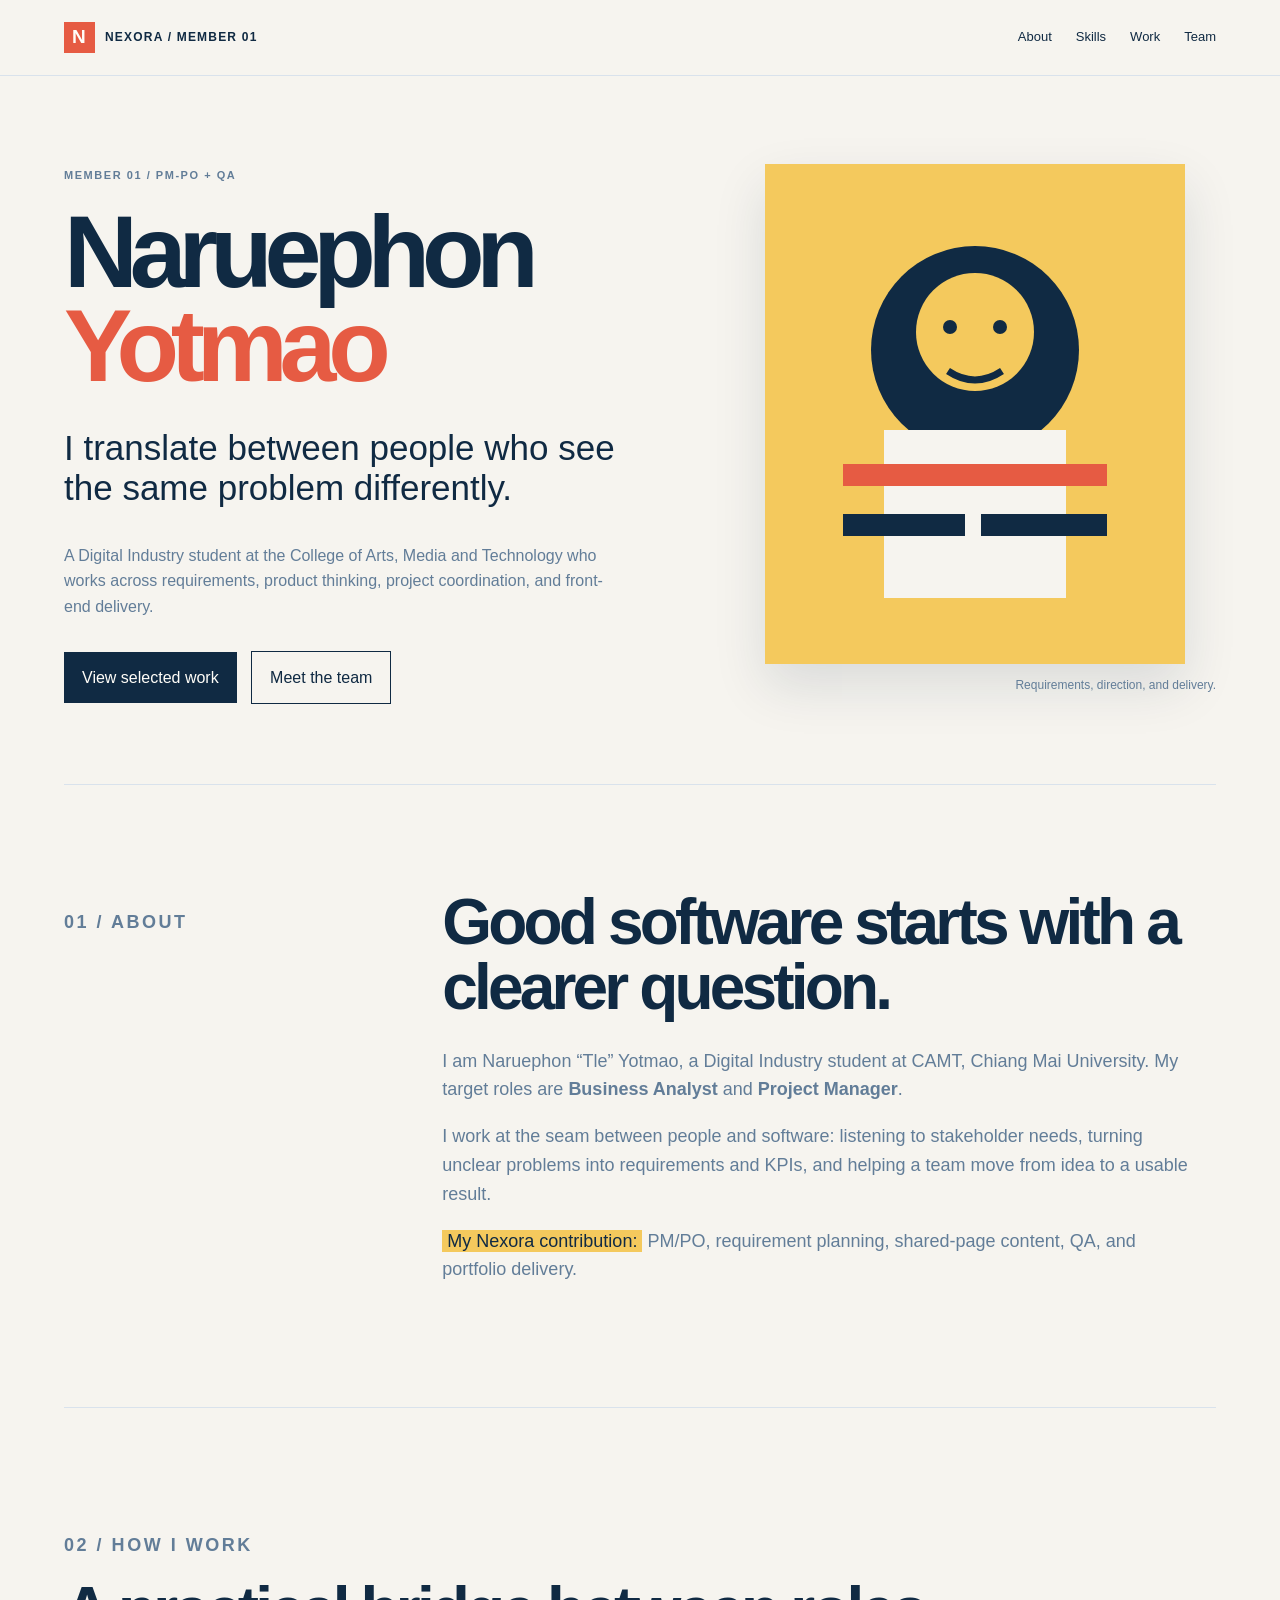
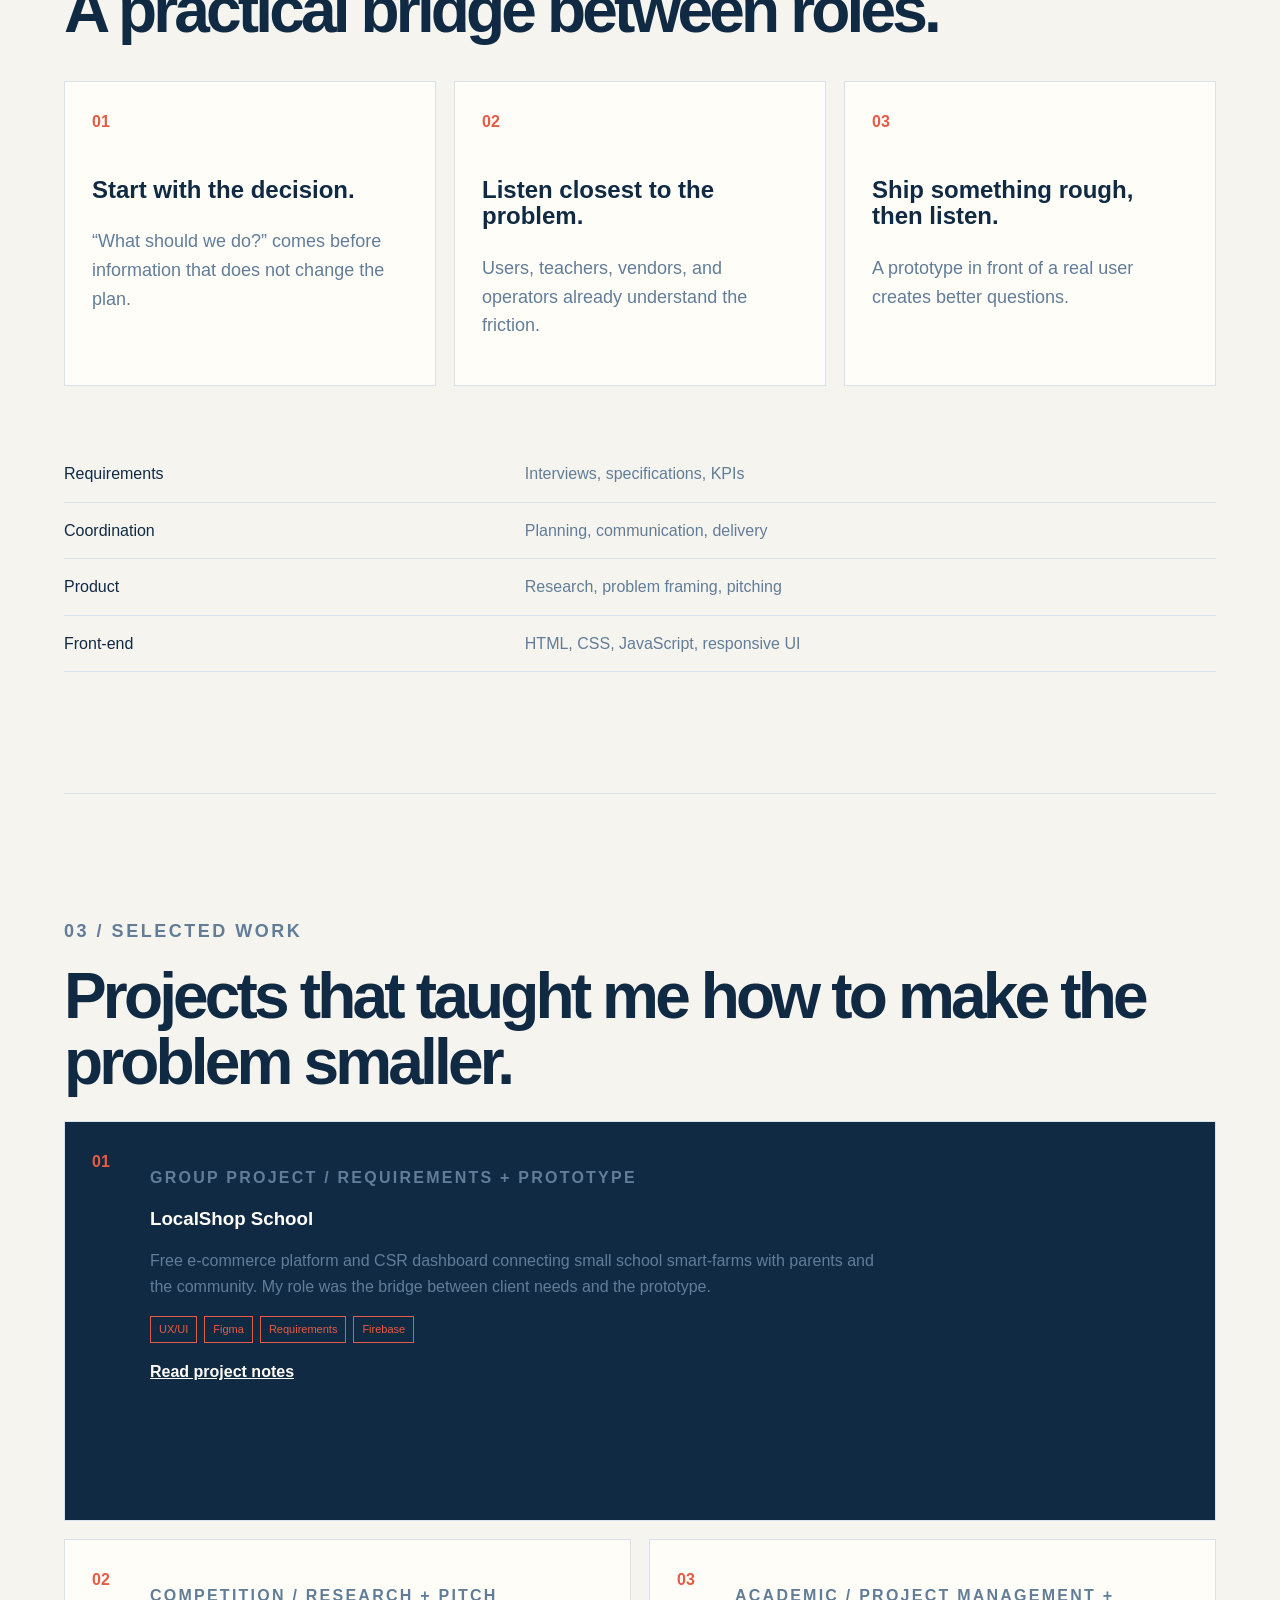
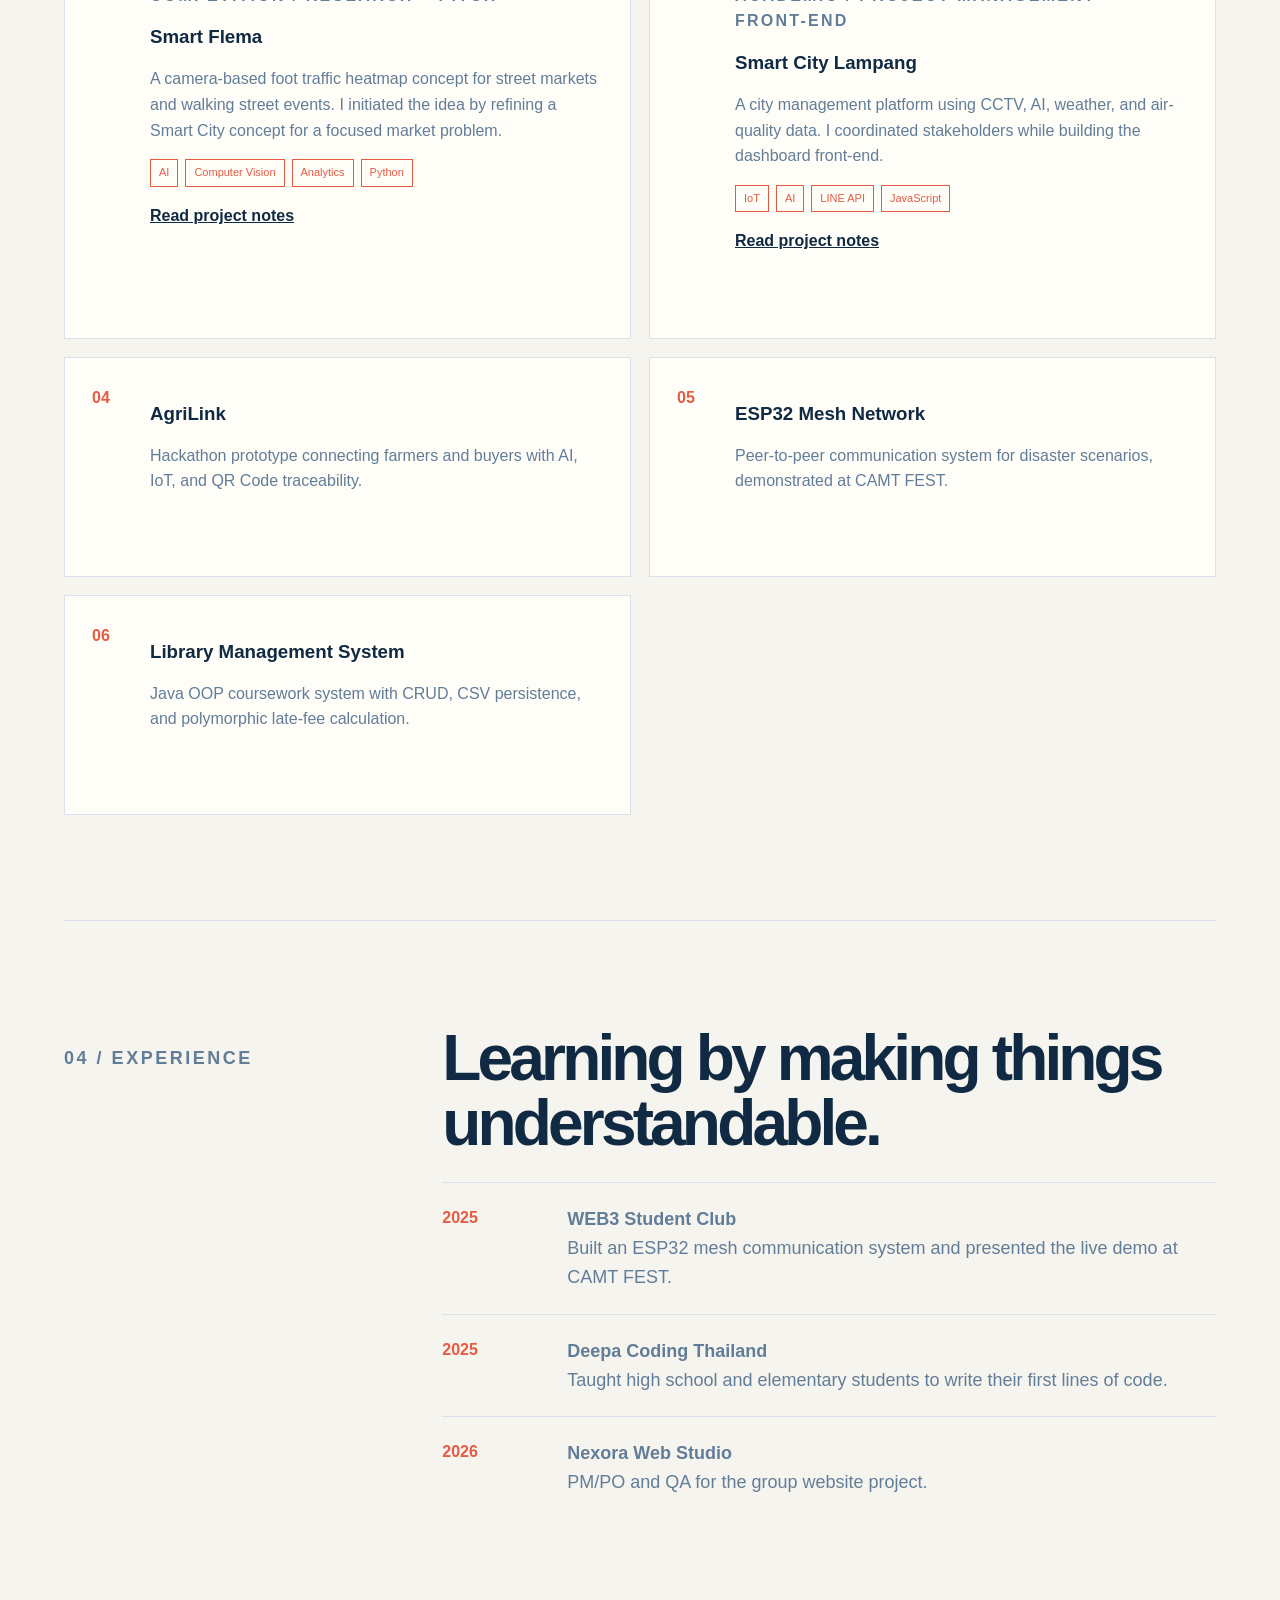
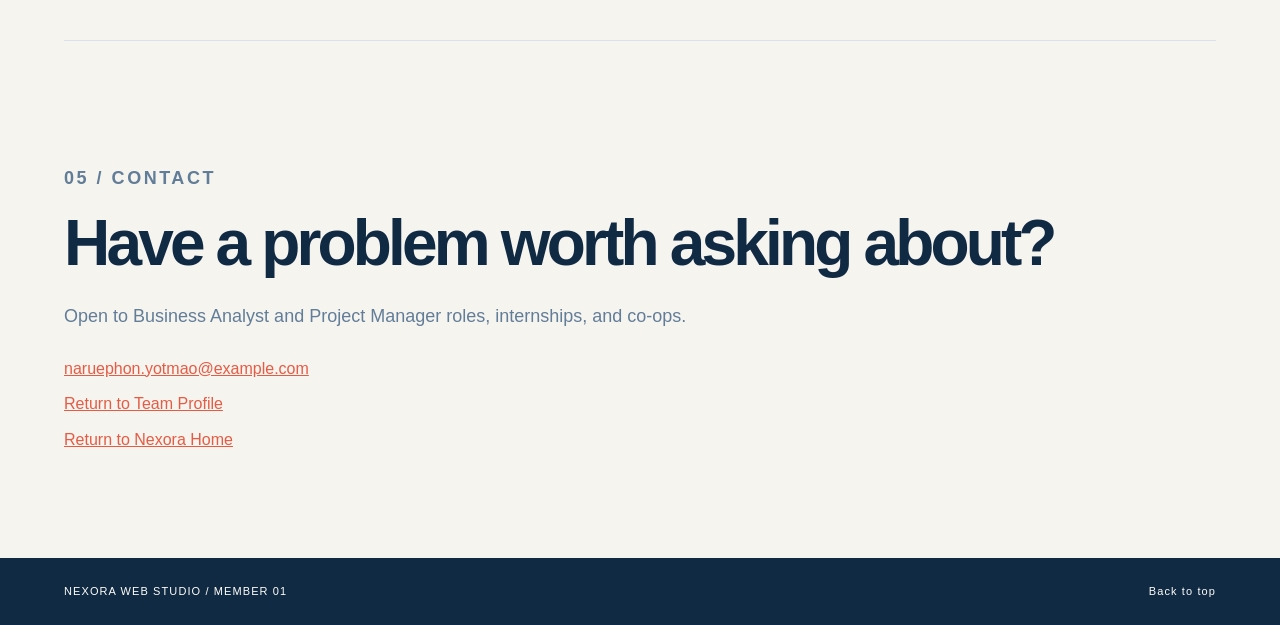
==== portfolios/member-1.html @ 47034f11 "feat : add detail member-1(Tle) Portfolio, J s AND style-1" ====
<!doctype html>
<html lang="en">

<head>
  <meta charset="UTF-8">
  <meta name="description" content="Member 1 portfolio for Nexora Web Studio: Naruephon Yotmao.">
  <meta name="author" content="Naruephon Yotmao">
  <meta name="viewport" content="width=device-width, initial-scale=1.0">
  <title>Member 1 | Naruephon Yotmao | Nexora</title>
  <link rel="stylesheet" href="../assets/css/member-1.css">
  <script src="../assets/js/member-1.js" defer></script>
</head>

<body>
  <header class="site-header" id="top">
    <a class="brand" href="../index.html"><span class="brand-mark">N</span>NEXORA / MEMBER 01</a>
    <button id="menu-button" type="button" aria-expanded="false" aria-controls="site-navigation">MENU</button>
    <nav id="site-navigation" aria-label="Portfolio navigation"><a href="#about">About</a><a href="#skills">Skills</a><a
        href="#work">Work</a><a href="../team.html">Team</a></nav>
  </header>
  <main>
    <section class="hero" aria-labelledby="hero-title">
      <div>
        <p class="eyebrow">MEMBER 01 / PM-PO + QA</p>
        <h1 id="hero-title">Naruephon<br><span>Yotmao</span></h1>
        <p class="lead">I translate between people who see the same problem differently.</p>
        <p>A Digital Industry student at the College of Arts, Media and Technology who works across requirements,
          product thinking, project coordination, and front-end delivery.</p><a class="button" href="#work">View
          selected work</a> <a class="button button-light" href="../team.html">Meet the team</a>
      </div>
      <figure class="portrait"><svg viewBox="0 0 420 500" role="img"
          aria-label="Abstract geometric portrait mark for Member 1">
          <rect width="420" height="500" fill="#f4c95d"></rect>
          <circle cx="210" cy="186" r="104" fill="#102a43"></circle>
          <circle cx="210" cy="168" r="59" fill="#f4c95d"></circle>
          <rect x="119" y="266" width="182" height="168" fill="#f6f4ef"></rect>
          <rect x="78" y="300" width="264" height="22" fill="#e65b43"></rect>
          <rect x="78" y="350" width="122" height="22" fill="#102a43"></rect>
          <rect x="216" y="350" width="126" height="22" fill="#102a43"></rect>
          <circle cx="185" cy="163" r="7" fill="#102a43"></circle>
          <circle cx="235" cy="163" r="7" fill="#102a43"></circle>
          <path d="M183 207 Q210 225 237 207" fill="none" stroke="#102a43" stroke-width="7"></path>
        </svg>
        <figcaption>Requirements, direction, and delivery.</figcaption>
      </figure>
    </section>
    <section class="section split" id="about" aria-labelledby="about-title">
      <p class="section-label">01 / ABOUT</p>
      <div>
        <h2 id="about-title">Good software starts with a clearer question.</h2>
        <p>I am Naruephon “Tle” Yotmao, a Digital Industry student at CAMT, Chiang Mai University. My target roles are
          <strong>Business Analyst</strong> and <strong>Project Manager</strong>.</p>
        <p>I work at the seam between people and software: listening to stakeholder needs, turning unclear problems into
          requirements and KPIs, and helping a team move from idea to a usable result.</p>
        <p><mark>My Nexora contribution:</mark> PM/PO, requirement planning, shared-page content, QA, and portfolio
          delivery.</p>
      </div>
    </section>
    <section class="section" id="skills" aria-labelledby="skills-title">
      <p class="section-label">02 / HOW I WORK</p>
      <h2 id="skills-title">A practical bridge between roles.</h2>
      <div class="cards">
        <article><span>01</span>
          <h3>Start with the decision.</h3>
          <p>“What should we do?” comes before information that does not change the plan.</p>
        </article>
        <article><span>02</span>
          <h3>Listen closest to the problem.</h3>
          <p>Users, teachers, vendors, and operators already understand the friction.</p>
        </article>
        <article><span>03</span>
          <h3>Ship something rough, then listen.</h3>
          <p>A prototype in front of a real user creates better questions.</p>
        </article>
      </div>
      <dl class="skills-list">
        <dt>Requirements</dt>
        <dd>Interviews, specifications, KPIs</dd>
        <dt>Coordination</dt>
        <dd>Planning, communication, delivery</dd>
        <dt>Product</dt>
        <dd>Research, problem framing, pitching</dd>
        <dt>Front-end</dt>
        <dd>HTML, CSS, JavaScript, responsive UI</dd>
      </dl>
    </section>
    <section class="section" id="work" aria-labelledby="work-title">
      <p class="section-label">03 / SELECTED WORK</p>
      <h2 id="work-title">Projects that taught me how to make the problem smaller.</h2>
      <div class="projects">
        <article class="project project-feature"><span>01</span>
          <div>
            <p class="project-type">GROUP PROJECT / REQUIREMENTS + PROTOTYPE</p>
            <h3>LocalShop School</h3>
            <p>Free e-commerce platform and CSR dashboard connecting small school smart-farms with parents and the
              community. My role was the bridge between client needs and the prototype.</p>
            <ul>
              <li>UX/UI</li>
              <li>Figma</li>
              <li>Requirements</li>
              <li>Firebase</li>
            </ul><button class="project-toggle" data-target="localshop-notes" aria-expanded="false">Read project
              notes</button>
            <p class="project-notes" id="localshop-notes" hidden>The project focused on schools where produce was
              tracked on paper, teachers carried heavy administrative work, and parents lacked visibility.</p>
          </div>
        </article>
        <article class="project"><span>02</span>
          <div>
            <p class="project-type">COMPETITION / RESEARCH + PITCH</p>
            <h3>Smart Flema</h3>
            <p>A camera-based foot traffic heatmap concept for street markets and walking street events. I initiated the
              idea by refining a Smart City concept for a focused market problem.</p>
            <ul>
              <li>AI</li>
              <li>Computer Vision</li>
              <li>Analytics</li>
              <li>Python</li>
            </ul><button class="project-toggle" data-target="flema-notes" aria-expanded="false">Read project
              notes</button>
            <p class="project-notes" id="flema-notes" hidden>It won the Popular Vote award at the 3rd ICT Startup
              Competition 2026.</p>
          </div>
        </article>
        <article class="project"><span>03</span>
          <div>
            <p class="project-type">ACADEMIC / PROJECT MANAGEMENT + FRONT-END</p>
            <h3>Smart City Lampang</h3>
            <p>A city management platform using CCTV, AI, weather, and air-quality data. I coordinated stakeholders
              while building the dashboard front-end.</p>
            <ul>
              <li>IoT</li>
              <li>AI</li>
              <li>LINE API</li>
              <li>JavaScript</li>
            </ul><button class="project-toggle" data-target="lampang-notes" aria-expanded="false">Read project
              notes</button>
            <p class="project-notes" id="lampang-notes" hidden>The People Counting module remained incomplete and became
              a lesson in realistic scope.</p>
          </div>
        </article>
        <article class="project compact"><span>04</span>
          <div>
            <h3>AgriLink</h3>
            <p>Hackathon prototype connecting farmers and buyers with AI, IoT, and QR Code traceability.</p>
          </div>
        </article>
        <article class="project compact"><span>05</span>
          <div>
            <h3>ESP32 Mesh Network</h3>
            <p>Peer-to-peer communication system for disaster scenarios, demonstrated at CAMT FEST.</p>
          </div>
        </article>
        <article class="project compact"><span>06</span>
          <div>
            <h3>Library Management System</h3>
            <p>Java OOP coursework system with CRUD, CSV persistence, and polymorphic late-fee calculation.</p>
          </div>
        </article>
      </div>
    </section>
    <section class="section split" aria-labelledby="experience-title">
      <p class="section-label">04 / EXPERIENCE</p>
      <div>
        <h2 id="experience-title">Learning by making things understandable.</h2>
        <ol class="timeline">
          <li><time datetime="2025">2025</time>
            <p><strong>WEB3 Student Club</strong><br>Built an ESP32 mesh communication system and presented the live
              demo at CAMT FEST.</p>
          </li>
          <li><time datetime="2025">2025</time>
            <p><strong>Deepa Coding Thailand</strong><br>Taught high school and elementary students to write their first
              lines of code.</p>
          </li>
          <li><time datetime="2026">2026</time>
            <p><strong>Nexora Web Studio</strong><br>PM/PO and QA for the group website project.</p>
          </li>
        </ol>
      </div>
    </section>
    <section class="section contact" id="contact" aria-labelledby="contact-title">
      <p class="section-label">05 / CONTACT</p>
      <div>
        <h2 id="contact-title">Have a problem worth asking about?</h2>
        <p>Open to Business Analyst and Project Manager roles, internships, and co-ops.</p>
        <address><a href="mailto:naruephon.yotmao@example.com">naruephon.yotmao@example.com</a><a
            href="../team.html">Return to Team Profile</a><a href="../index.html">Return to Nexora Home</a></address>
      </div>
    </section>
  </main>
  <footer>
    <p>NEXORA WEB STUDIO / MEMBER 01</p><a href="#top">Back to top</a>
  </footer>
</body>

</html>
---- assets/css/member-1.css ----
:root {
    --ink: #102a43;
    --muted: #627d98;
    --paper: #f6f4ef;
    --cream: #fffdf8;
    --yellow: #f4c95d;
    --coral: #e65b43;
    --line: #d9e2ec;
}

* {
    box-sizing: border-box;
}

html {
    scroll-behavior: smooth;
}

body {
    margin: 0;
    background: var(--paper);
    color: var(--ink);
    font-family: Arial, Helvetica, sans-serif;
    line-height: 1.6;
}

a {
    color: inherit;
}

button,
a {
    font: inherit;
}

.site-header {
    display: flex;
    align-items: center;
    justify-content: space-between;
    padding: 22px 5%;
    border-bottom: 1px solid var(--line);
}

.brand {
    display: flex;
    align-items: center;
    gap: 10px;
    font-size: 12px;
    font-weight: bold;
    letter-spacing: .1em;
    text-decoration: none;
}

.brand-mark {
    display: grid;
    width: 31px;
    height: 31px;
    place-items: center;
    background: var(--coral);
    color: var(--cream);
    font-size: 19px;
}

.site-header nav {
    display: flex;
    gap: 24px;
    font-size: 13px;
}

.site-header nav a {
    text-decoration: none;
}

.site-header nav a:hover {
    color: var(--coral);
}

#menu-button {
    display: none;
    padding: 7px 10px;
    border: 1px solid var(--ink);
    background: transparent;
}

main {
    width: 90%;
    max-width: 1180px;
    margin: auto;
}

.hero {
    display: grid;
    grid-template-columns: 1.1fr .9fr;
    gap: 7%;
    align-items: center;
    min-height: 670px;
    padding: 80px 0;
}

.eyebrow,
.section-label,
.project-type {
    color: var(--coral);
    font-size: 11px;
    font-weight: bold;
    letter-spacing: .14em;
    text-transform: uppercase;
}

h1 {
    margin: 20px 0 25px;
    font-size: clamp(58px, 8vw, 112px);
    line-height: .92;
    letter-spacing: -.08em;
}

h1 span {
    color: var(--coral);
}

h2 {
    margin: 0 0 26px;
    font-size: clamp(38px, 5vw, 68px);
    line-height: 1.02;
    letter-spacing: -.06em;
}

h3 {
    line-height: 1.1;
}

.hero p {
    max-width: 560px;
    color: var(--muted);
}

.hero .lead {
    color: var(--ink);
    font-size: clamp(23px, 3vw, 35px);
    line-height: 1.14;
}

.button {
    display: inline-block;
    margin: 15px 10px 0 0;
    padding: 13px 18px;
    background: var(--ink);
    color: var(--cream);
    text-decoration: none;
}

.button-light {
    background: transparent;
    border: 1px solid var(--ink);
    color: var(--ink);
}

.button:hover {
    background: var(--coral);
    color: var(--cream);
}

.portrait {
    margin: 0;
    text-align: right;
}

.portrait svg {
    display: block;
    width: 100%;
    max-width: 420px;
    margin: auto;
    box-shadow: 0 22px 50px rgba(16, 42, 67, .12);
    animation: float-mark 5s ease-in-out infinite alternate;
}

.portrait figcaption {
    margin-top: 12px;
    color: var(--muted);
    font-size: 12px;
}

.section {
    padding: 105px 0;
    border-top: 1px solid var(--line);
}

.split {
    display: grid;
    grid-template-columns: .27fr .73fr;
    gap: 8%;
}

.section p {
    max-width: 750px;
    color: var(--muted);
    font-size: 18px;
}

mark {
    padding: 1px 5px;
    background: var(--yellow);
    color: var(--ink);
}

.cards,
.projects {
    display: grid;
    grid-template-columns: repeat(2, 1fr);
    gap: 18px;
}

.cards {
    grid-template-columns: repeat(3, 1fr);
    margin-top: 38px;
}

.cards article {
    min-height: 250px;
    padding: 27px;
    border: 1px solid var(--line);
    background: var(--cream);
}

.cards article:hover {
    transform: translateY(-6px);
    border-color: var(--coral);
}

.cards span,
.project>span {
    color: var(--coral);
    font-weight: bold;
}

.cards h3 {
    margin-top: 42px;
    font-size: 24px;
}

.skills-list {
    display: grid;
    grid-template-columns: .8fr 1.2fr;
    margin-top: 60px;
}

.skills-list dt,
.skills-list dd {
    margin: 0;
    padding: 15px 0;
    border-bottom: 1px solid var(--line);
}

.skills-list dd {
    color: var(--muted);
}

.project {
    display: grid;
    grid-template-columns: 58px 1fr;
    min-height: 400px;
    padding: 27px;
    border: 1px solid var(--line);
    background: var(--cream);
}

.project-feature {
    grid-column: 1/-1;
    background: var(--ink);
    color: var(--cream);
}

.project p {
    font-size: 16px;
}

.project ul {
    display: flex;
    flex-wrap: wrap;
    gap: 7px;
    padding: 0;
    list-style: none;
}

.project li {
    padding: 4px 8px;
    border: 1px solid var(--coral);
    color: var(--coral);
    font-size: 11px;
}

.project-toggle {
    padding: 0;
    border: 0;
    background: transparent;
    color: inherit;
    cursor: pointer;
    font-weight: bold;
    text-decoration: underline;
}

.project-notes {
    margin-top: 17px;
    padding-top: 17px;
    border-top: 1px solid rgba(98, 125, 152, .4);
}

.compact {
    min-height: 220px;
}

.timeline {
    padding: 0;
    list-style: none;
}

.timeline li {
    display: grid;
    grid-template-columns: 100px 1fr;
    gap: 25px;
    padding: 22px 0;
    border-top: 1px solid var(--line);
}

.timeline time {
    color: var(--coral);
    font-weight: bold;
}

.timeline p {
    margin: 0;
}

address {
    display: flex;
    flex-direction: column;
    gap: 10px;
    margin-top: 25px;
    font-style: normal;
}

address a {
    color: var(--coral);
}

footer {
    display: flex;
    justify-content: space-between;
    padding: 25px 5%;
    background: var(--ink);
    color: var(--cream);
    font-size: 11px;
    letter-spacing: .1em;
}

footer p {
    margin: 0;
}

footer a {
    text-decoration: none;
}

@keyframes float-mark {
    from {
        transform: translateY(0);
    }

    to {
        transform: translateY(-12px);
    }
}

@media only screen and (max-width:768px) {
    .site-header {
        position: relative;
    }

    #menu-button {
        display: block;
    }

    .site-header nav {
        display: none;
        position: absolute;
        z-index: 2;
        top: 66px;
        right: 5%;
        left: 5%;
        flex-direction: column;
        gap: 0;
        padding: 8px;
        background: var(--cream);
        border: 1px solid var(--line);
    }

    .site-header nav.is-open {
        display: flex;
    }

    .site-header nav a {
        padding: 11px;
        border-bottom: 1px solid var(--line);
    }

    .hero,
    .split {
        grid-template-columns: 1fr;
        min-height: 0;
        padding: 70px 0;
    }

    .portrait {
        order: -1;
        text-align: center;
    }

    .portrait svg {
        max-width: 310px;
    }

    .cards,
    .projects {
        grid-template-columns: 1fr;
    }

    .project-feature {
        grid-column: auto;
    }
}

@media only screen and (max-width:480px) {
    .brand {
        font-size: 10px;
    }

    h1 {
        font-size: 60px;
    }

    .project {
        grid-template-columns: 1fr;
    }

    .project>span {
        margin-bottom: 18px;
    }

    .skills-list {
        display: block;
    }
}

@media print {

    #menu-button,
    .site-header nav,
    .button,
    .project-toggle {
        display: none;
    }
}
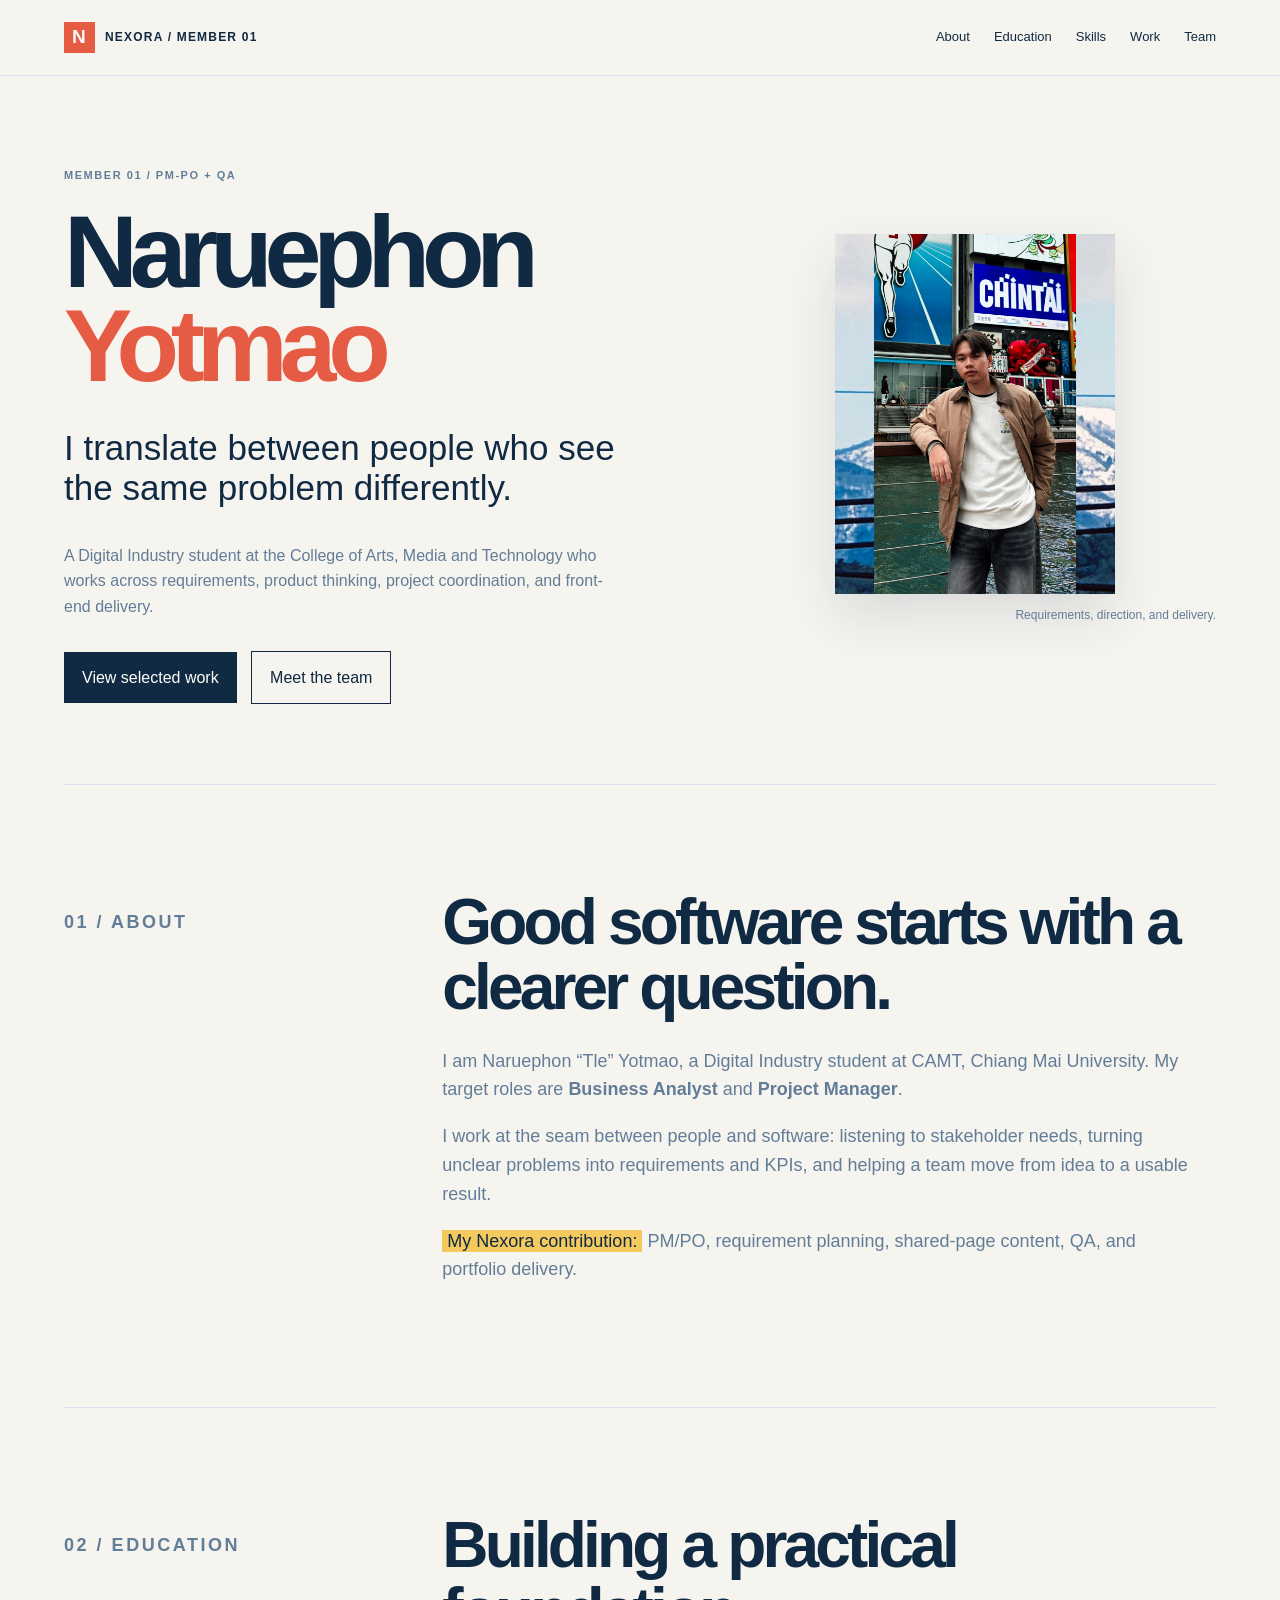
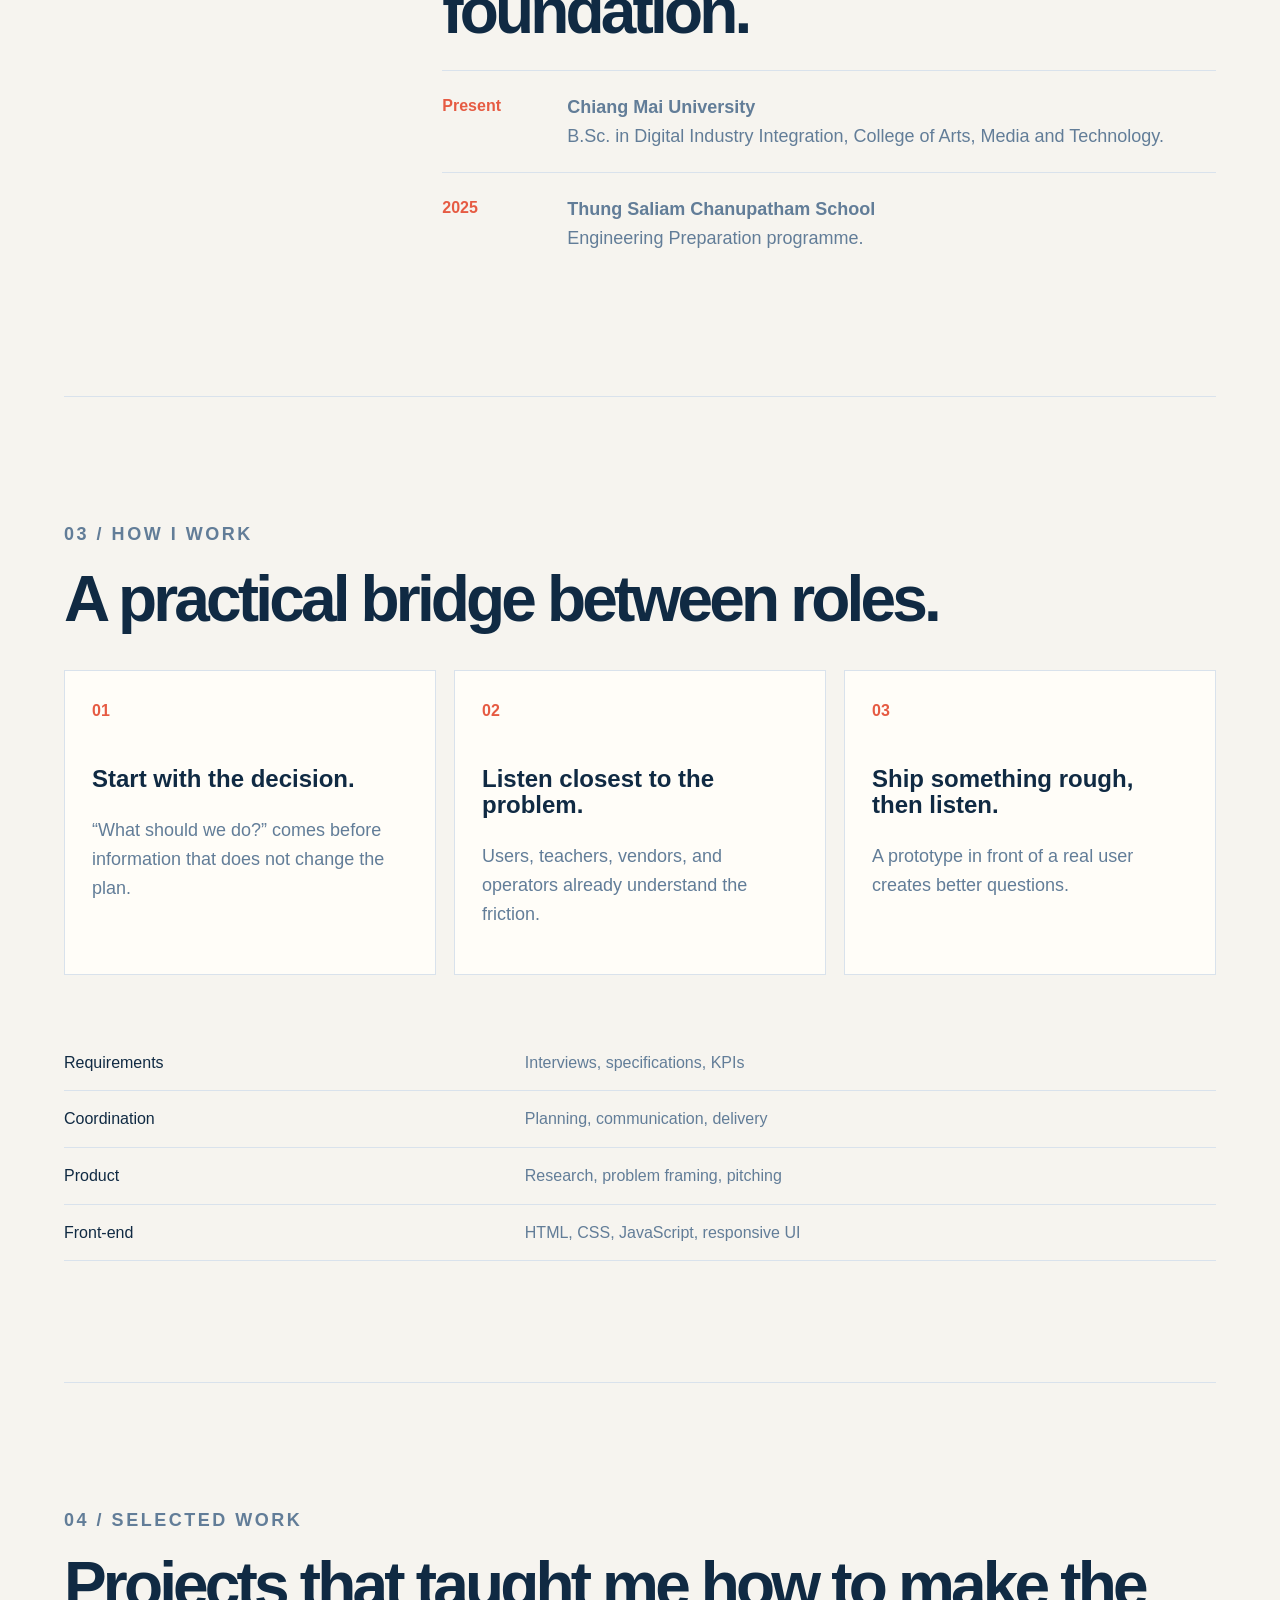
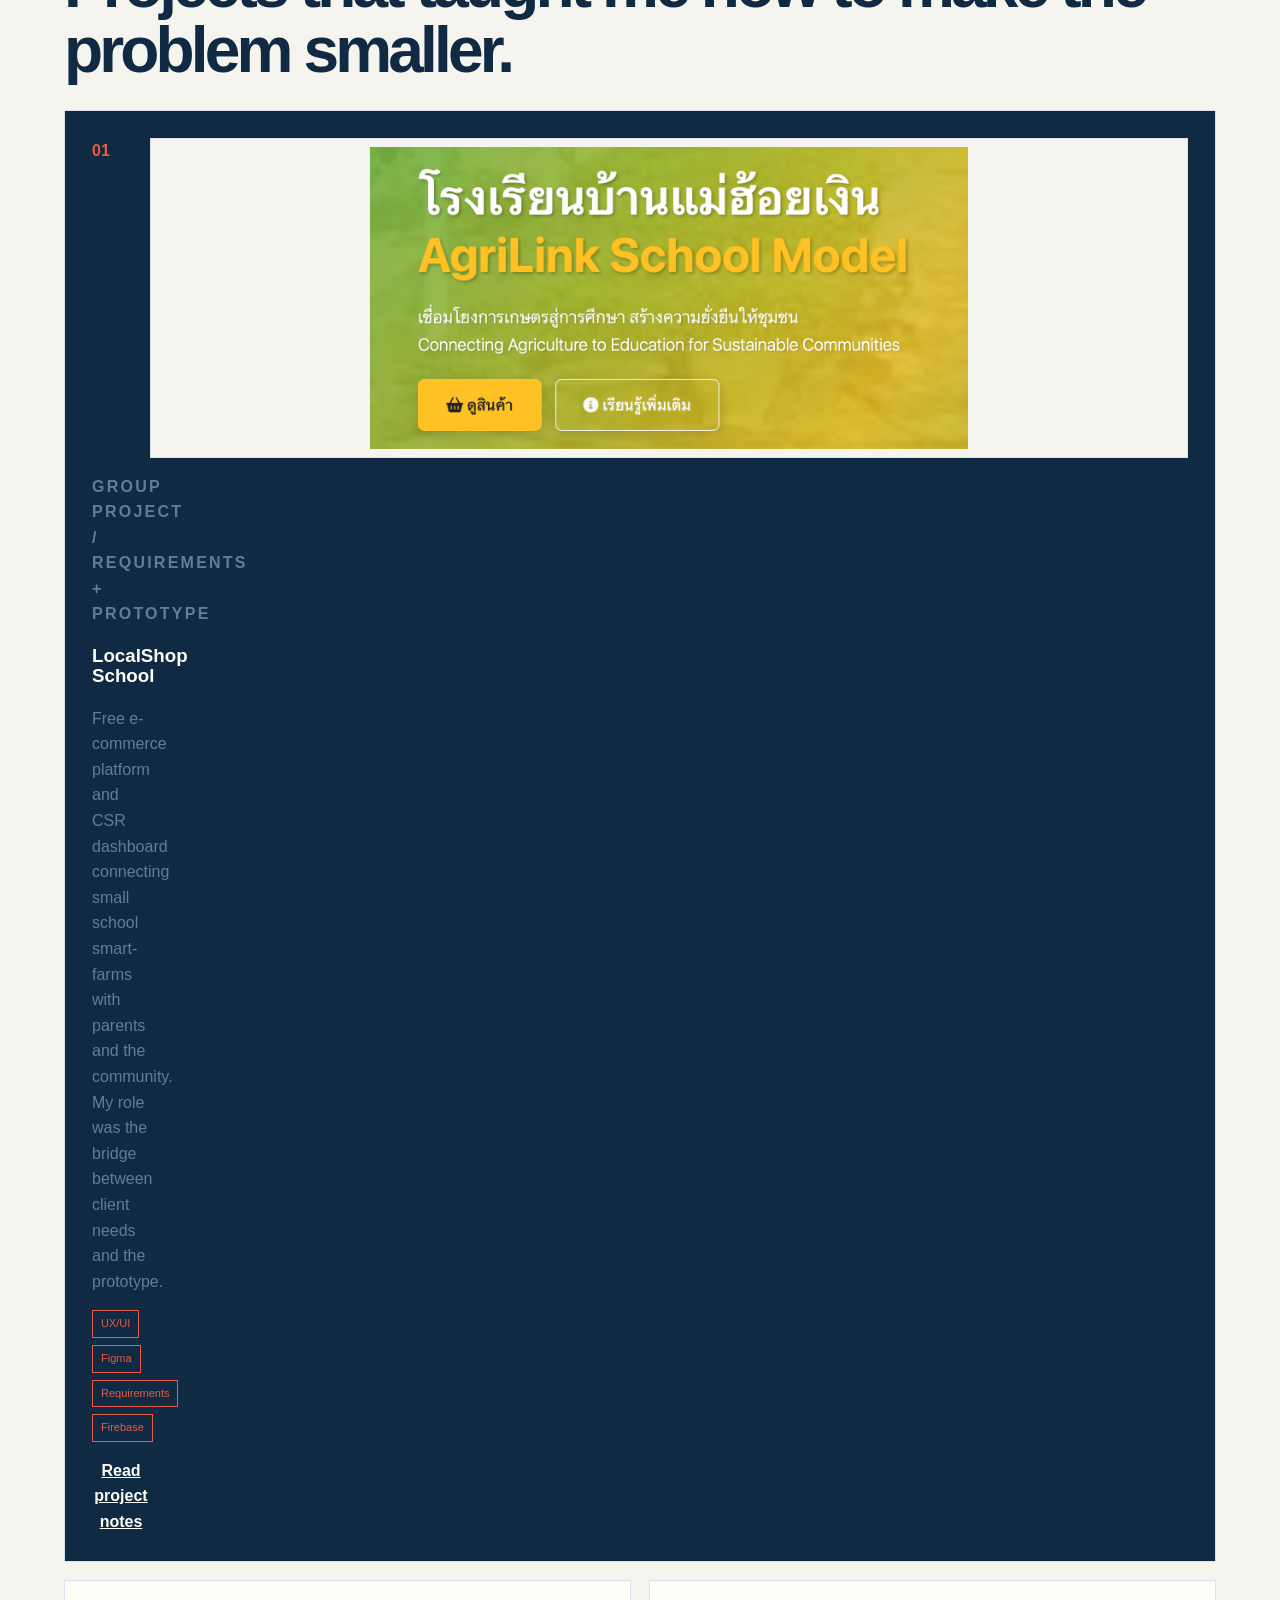
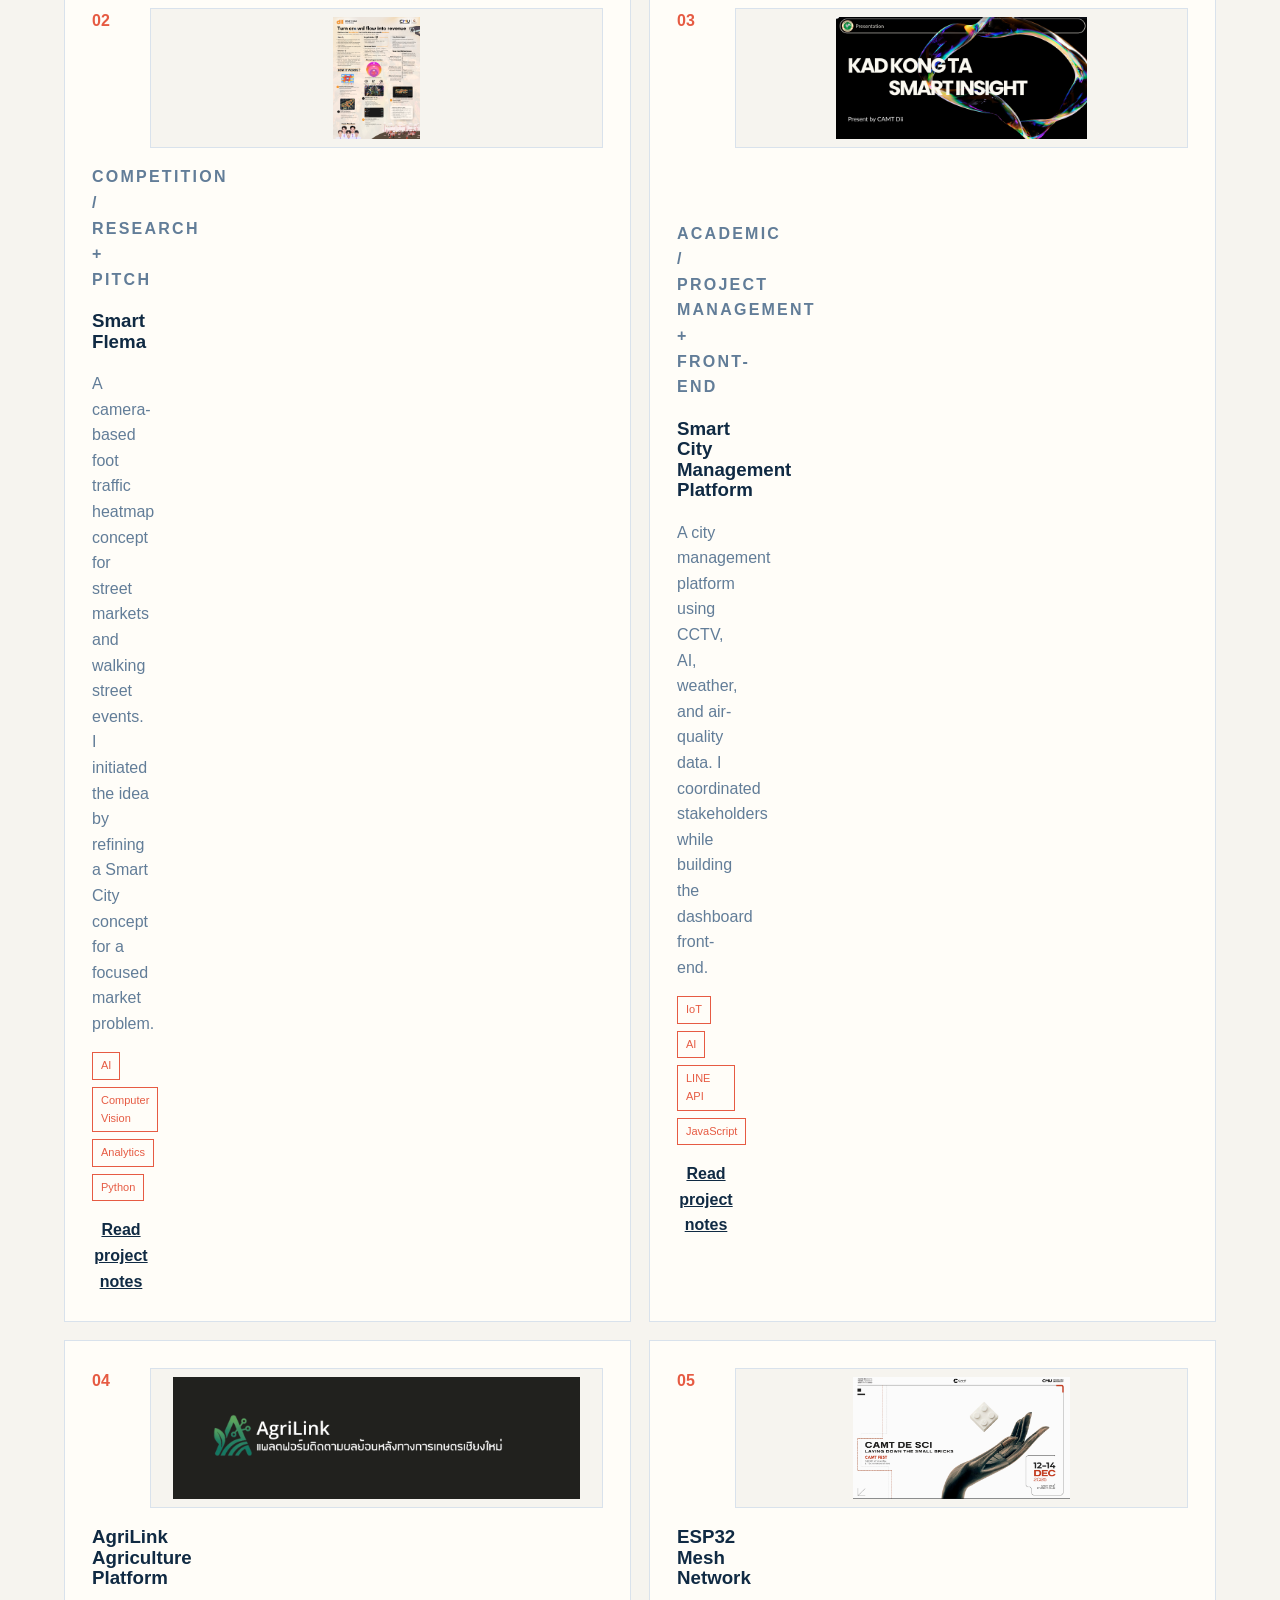
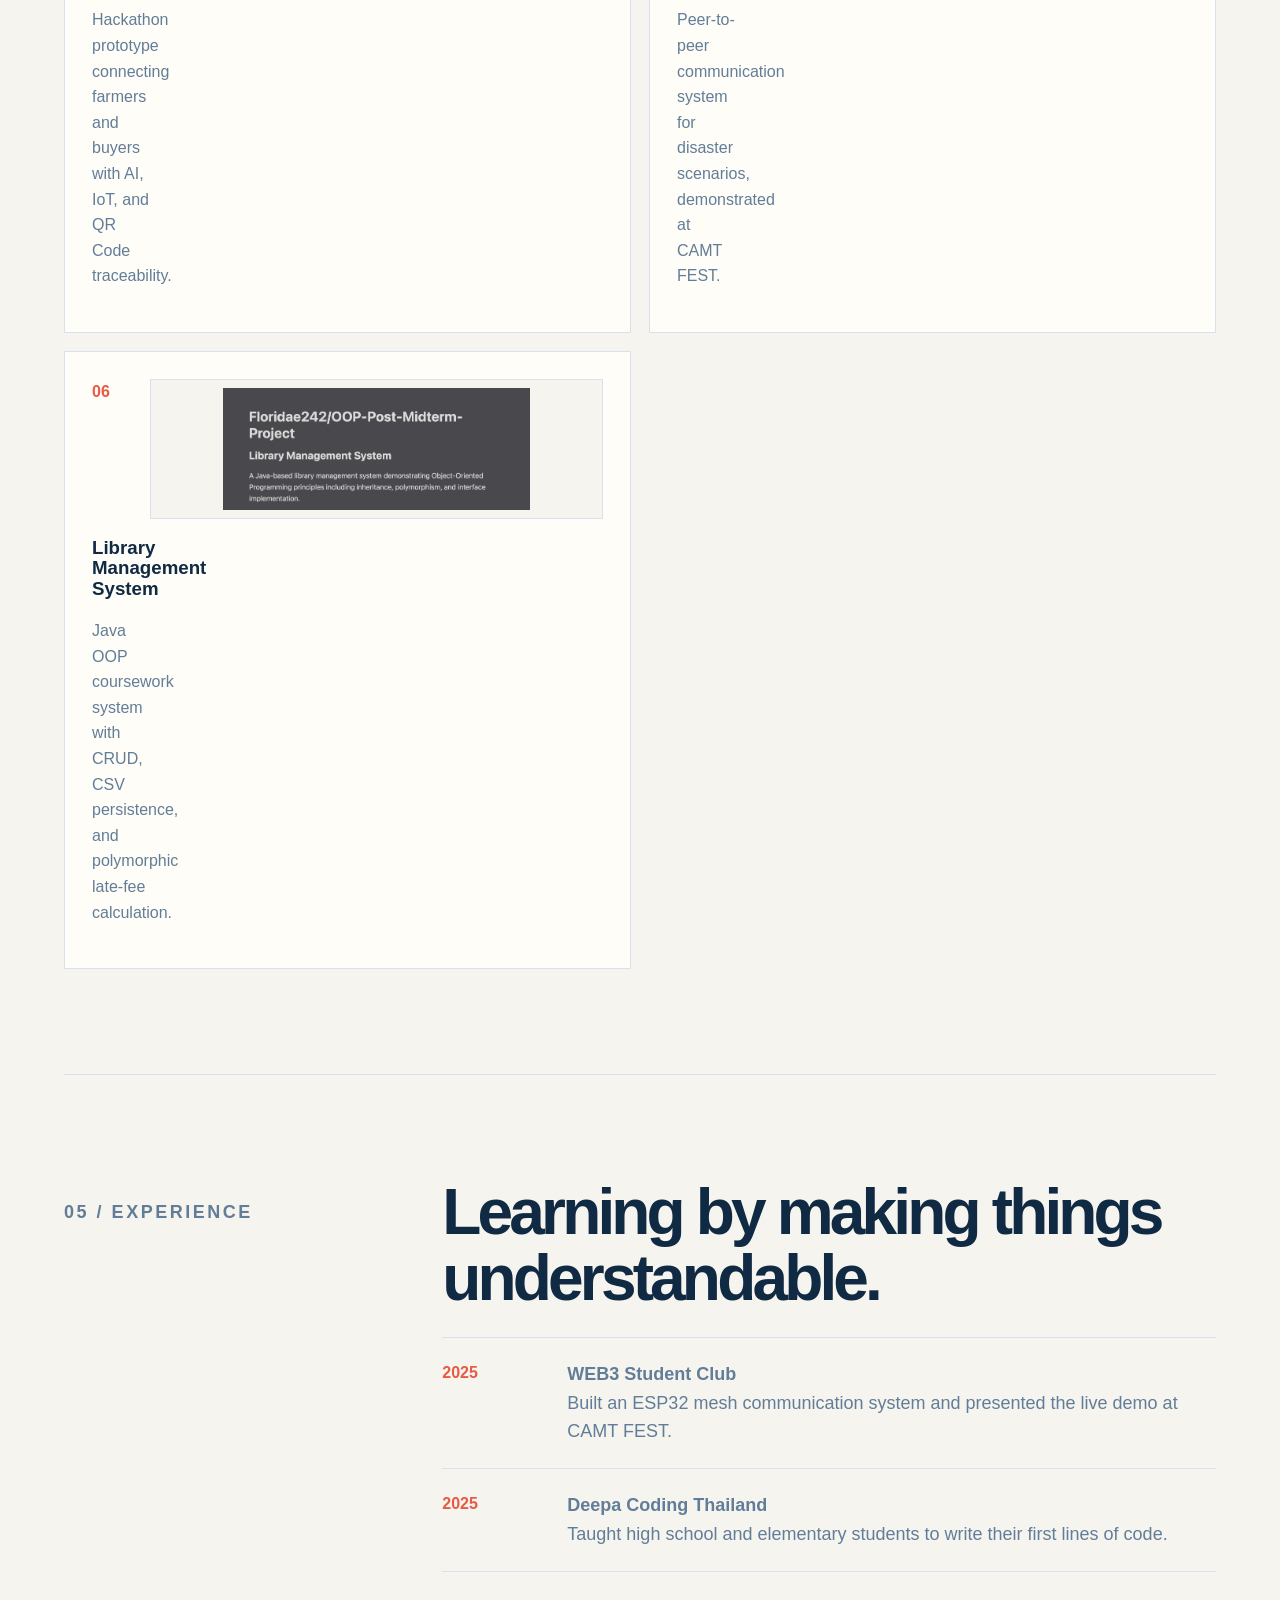
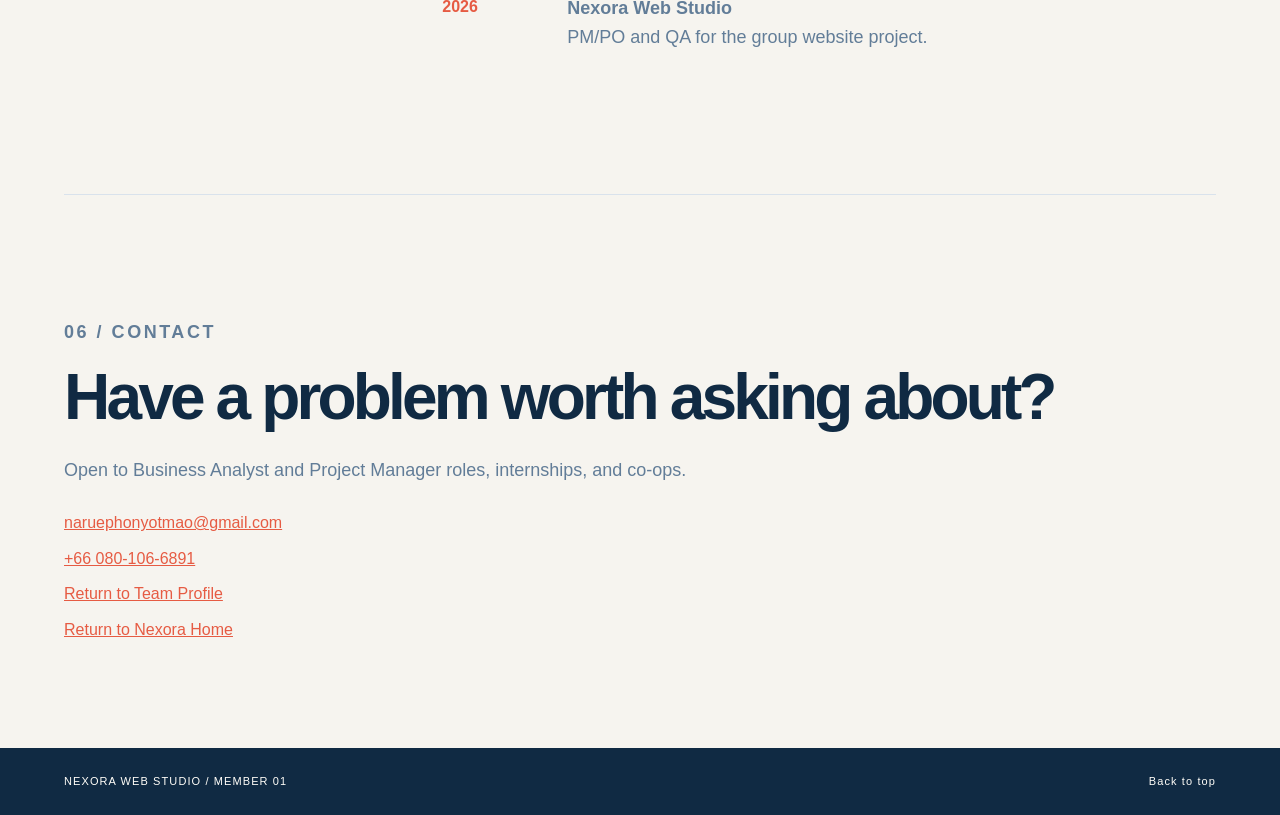
==== commit 54c67702: "fix(member-1): complete QA fixes, asset links, and team page integration" ====
--- a/portfolios/member-1.html
+++ b/portfolios/member-1.html
@@ -12,13 +12,14 @@
 </head>
 
 <body>
+  <a class="skip-link" href="#main-content">Skip to main content</a>
   <header class="site-header" id="top">
     <a class="brand" href="../index.html"><span class="brand-mark">N</span>NEXORA / MEMBER 01</a>
     <button id="menu-button" type="button" aria-expanded="false" aria-controls="site-navigation">MENU</button>
-    <nav id="site-navigation" aria-label="Portfolio navigation"><a href="#about">About</a><a href="#skills">Skills</a><a
-        href="#work">Work</a><a href="../team.html">Team</a></nav>
+    <nav id="site-navigation" aria-label="Portfolio navigation"><a href="#about">About</a><a href="#education">Education</a><a
+        href="#skills">Skills</a><a href="#work">Work</a><a href="../team.html">Team</a></nav>
   </header>
-  <main>
+  <main id="main-content" tabindex="-1">
     <section class="hero" aria-labelledby="hero-title">
       <div>
         <p class="eyebrow">MEMBER 01 / PM-PO + QA</p>
@@ -28,19 +29,8 @@
           product thinking, project coordination, and front-end delivery.</p><a class="button" href="#work">View
           selected work</a> <a class="button button-light" href="../team.html">Meet the team</a>
       </div>
-      <figure class="portrait"><svg viewBox="0 0 420 500" role="img"
-          aria-label="Abstract geometric portrait mark for Member 1">
-          <rect width="420" height="500" fill="#f4c95d"></rect>
-          <circle cx="210" cy="186" r="104" fill="#102a43"></circle>
-          <circle cx="210" cy="168" r="59" fill="#f4c95d"></circle>
-          <rect x="119" y="266" width="182" height="168" fill="#f6f4ef"></rect>
-          <rect x="78" y="300" width="264" height="22" fill="#e65b43"></rect>
-          <rect x="78" y="350" width="122" height="22" fill="#102a43"></rect>
-          <rect x="216" y="350" width="126" height="22" fill="#102a43"></rect>
-          <circle cx="185" cy="163" r="7" fill="#102a43"></circle>
-          <circle cx="235" cy="163" r="7" fill="#102a43"></circle>
-          <path d="M183 207 Q210 225 237 207" fill="none" stroke="#102a43" stroke-width="7"></path>
-        </svg>
+      <figure class="portrait"><img src="../assets/images/member-1/profile.jpg"
+          alt="Portrait of Naruephon Yotmao">
         <figcaption>Requirements, direction, and delivery.</figcaption>
       </figure>
     </section>
@@ -56,8 +46,22 @@
           delivery.</p>
       </div>
     </section>
+    <section class="section split" id="education" aria-labelledby="education-title">
+      <p class="section-label">02 / EDUCATION</p>
+      <div>
+        <h2 id="education-title">Building a practical foundation.</h2>
+        <ol class="timeline">
+          <li><time datetime="2025">Present</time>
+            <p><strong>Chiang Mai University</strong><br>B.Sc. in Digital Industry Integration, College of Arts, Media and Technology.</p>
+          </li>
+          <li><time datetime="2025">2025</time>
+            <p><strong>Thung Saliam Chanupatham School</strong><br>Engineering Preparation programme.</p>
+          </li>
+        </ol>
+      </div>
+    </section>
     <section class="section" id="skills" aria-labelledby="skills-title">
-      <p class="section-label">02 / HOW I WORK</p>
+      <p class="section-label">03 / HOW I WORK</p>
       <h2 id="skills-title">A practical bridge between roles.</h2>
       <div class="cards">
         <article><span>01</span>
@@ -85,10 +89,11 @@
       </dl>
     </section>
     <section class="section" id="work" aria-labelledby="work-title">
-      <p class="section-label">03 / SELECTED WORK</p>
+      <p class="section-label">04 / SELECTED WORK</p>
       <h2 id="work-title">Projects that taught me how to make the problem smaller.</h2>
       <div class="projects">
         <article class="project project-feature"><span>01</span>
+          <img class="project-image" src="../assets/images/member-1/localshop.png" alt="LocalShop School project" loading="lazy" decoding="async">
           <div>
             <p class="project-type">GROUP PROJECT / REQUIREMENTS + PROTOTYPE</p>
             <h3>LocalShop School</h3>
@@ -106,6 +111,7 @@
           </div>
         </article>
         <article class="project"><span>02</span>
+          <img class="project-image" src="../assets/images/member-1/smart-flema.png" alt="Smart Flema project" loading="lazy" decoding="async">
           <div>
             <p class="project-type">COMPETITION / RESEARCH + PITCH</p>
             <h3>Smart Flema</h3>
@@ -123,9 +129,10 @@
           </div>
         </article>
         <article class="project"><span>03</span>
+          <img class="project-image" src="../assets/images/member-1/smart-city-lampang.png" alt="Smart City Lampang project" loading="lazy" decoding="async">
           <div>
             <p class="project-type">ACADEMIC / PROJECT MANAGEMENT + FRONT-END</p>
-            <h3>Smart City Lampang</h3>
+            <h3>Smart City Management Platform</h3>
             <p>A city management platform using CCTV, AI, weather, and air-quality data. I coordinated stakeholders
               while building the dashboard front-end.</p>
             <ul>
@@ -140,18 +147,21 @@
           </div>
         </article>
         <article class="project compact"><span>04</span>
-          <div>
-            <h3>AgriLink</h3>
+          <img class="project-image" src="../assets/images/member-1/Agrilink.png" alt="AgriLink project" loading="lazy" decoding="async">
+          <div>
+            <h3>AgriLink Agriculture Platform</h3>
             <p>Hackathon prototype connecting farmers and buyers with AI, IoT, and QR Code traceability.</p>
           </div>
         </article>
         <article class="project compact"><span>05</span>
+          <img class="project-image" src="../assets/images/member-1/WEB3.png" alt="ESP32 mesh network project" loading="lazy" decoding="async">
           <div>
             <h3>ESP32 Mesh Network</h3>
             <p>Peer-to-peer communication system for disaster scenarios, demonstrated at CAMT FEST.</p>
           </div>
         </article>
         <article class="project compact"><span>06</span>
+          <img class="project-image" src="../assets/images/member-1/OOP.png" alt="Library Management System project" loading="lazy" decoding="async">
           <div>
             <h3>Library Management System</h3>
             <p>Java OOP coursework system with CRUD, CSV persistence, and polymorphic late-fee calculation.</p>
@@ -160,7 +170,7 @@
       </div>
     </section>
     <section class="section split" aria-labelledby="experience-title">
-      <p class="section-label">04 / EXPERIENCE</p>
+      <p class="section-label">05 / EXPERIENCE</p>
       <div>
         <h2 id="experience-title">Learning by making things understandable.</h2>
         <ol class="timeline">
@@ -179,11 +189,11 @@
       </div>
     </section>
     <section class="section contact" id="contact" aria-labelledby="contact-title">
-      <p class="section-label">05 / CONTACT</p>
+      <p class="section-label">06 / CONTACT</p>
       <div>
         <h2 id="contact-title">Have a problem worth asking about?</h2>
         <p>Open to Business Analyst and Project Manager roles, internships, and co-ops.</p>
-        <address><a href="mailto:naruephon.yotmao@example.com">naruephon.yotmao@example.com</a><a
+        <address><a href="mailto:naruephonyotmao@gmail.com">naruephonyotmao@gmail.com</a><a href="tel:+660801066891">+66 080-106-6891</a><a
             href="../team.html">Return to Team Profile</a><a href="../index.html">Return to Nexora Home</a></address>
       </div>
     </section>
@@ -193,4 +203,4 @@
   </footer>
 </body>
 
-</html>+</html>
--- a/assets/css/member-1.css
+++ b/assets/css/member-1.css
@@ -28,6 +28,26 @@
     color: inherit;
 }
 
+.skip-link {
+    position: absolute;
+    top: 10px;
+    left: 10px;
+    z-index: 10;
+    padding: 9px 13px;
+    background: var(--ink);
+    color: var(--cream);
+    transform: translateY(-160%);
+}
+
+.skip-link:focus {
+    transform: translateY(0);
+}
+
+:focus-visible {
+    outline: 3px solid var(--coral);
+    outline-offset: 4px;
+}
+
 button,
 a {
     font: inherit;
@@ -165,11 +185,13 @@
     text-align: right;
 }
 
-.portrait svg {
+.portrait img {
     display: block;
-    width: 100%;
-    max-width: 420px;
+    width: min(100%, 280px);
+    height: 360px;
     margin: auto;
+    object-fit: contain;
+    background: url('../images/member-1/backgroud.jpg') center/cover no-repeat;
     box-shadow: 0 22px 50px rgba(16, 42, 67, .12);
     animation: float-mark 5s ease-in-out infinite alternate;
 }
@@ -262,6 +284,22 @@
     padding: 27px;
     border: 1px solid var(--line);
     background: var(--cream);
+}
+
+.project-image {
+    grid-column: 2;
+    width: 100%;
+    height: 140px;
+    max-height: 140px;
+    padding: 8px;
+    object-fit: contain;
+    background: var(--paper);
+    border: 1px solid var(--line);
+}
+
+.project-feature .project-image {
+    height: 320px;
+    max-height: 320px;
 }
 
 .project-feature {
@@ -359,6 +397,18 @@
 
 footer a {
     text-decoration: none;
+}
+
+@media (prefers-reduced-motion: reduce) {
+    html {
+        scroll-behavior: auto;
+    }
+
+    .portrait img,
+    .cards article {
+        animation: none;
+        transition: none;
+    }
 }
 
 @keyframes float-mark {
@@ -415,8 +465,9 @@
         text-align: center;
     }
 
-    .portrait svg {
-        max-width: 310px;
+    .portrait img {
+        width: min(100%, 240px);
+        height: 300px;
     }
 
     .cards,
@@ -440,6 +491,16 @@
 
     .project {
         grid-template-columns: 1fr;
+    }
+
+    .project-image,
+    .project > div {
+        grid-column: 1;
+    }
+
+    .project-feature .project-image {
+        height: 220px;
+        max-height: 220px;
     }
 
     .project>span {
@@ -459,4 +520,4 @@
     .project-toggle {
         display: none;
     }
-}+}
